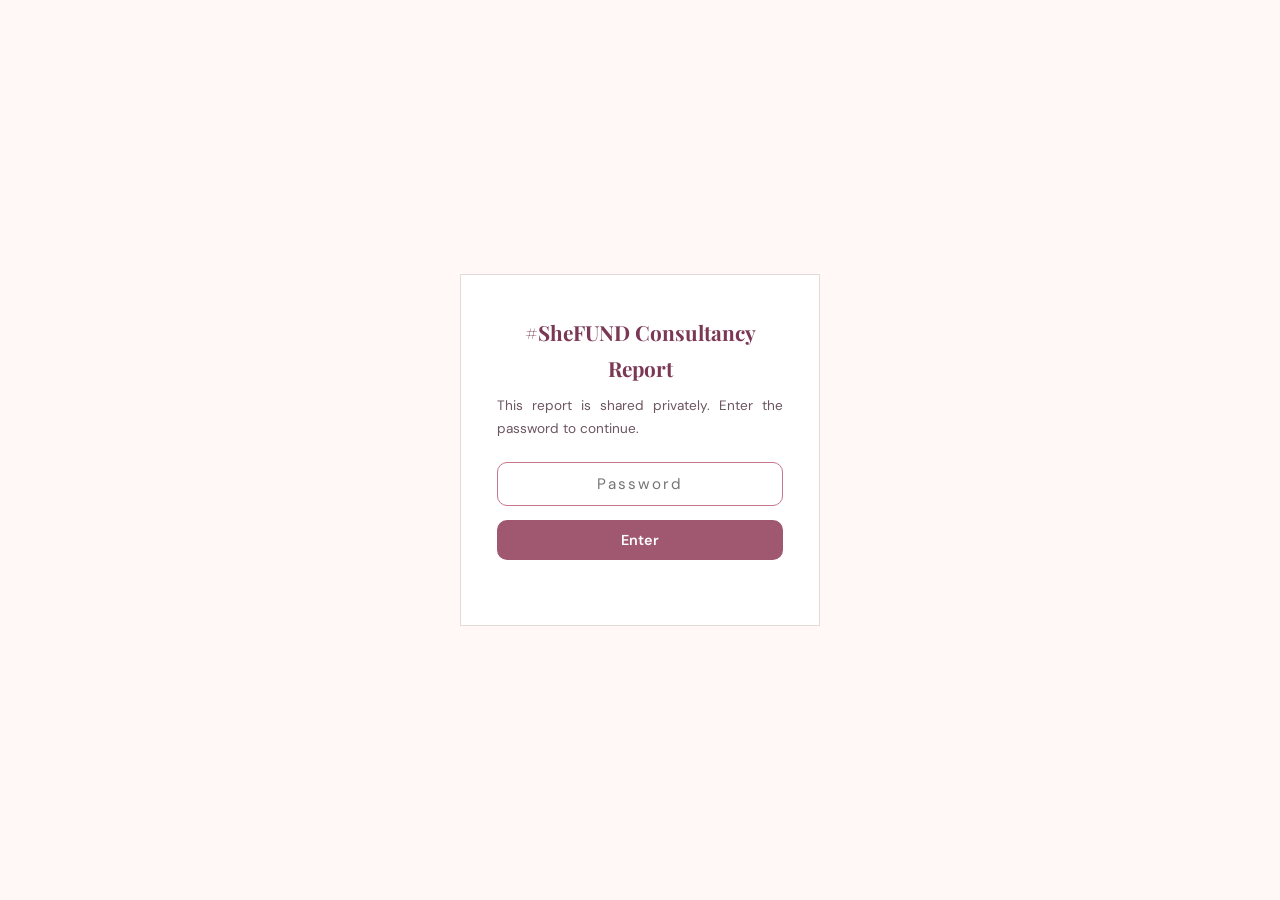
==== Research Outputs/01-introduction.html @ ea136e22 "Add files via upload" ====
<!DOCTYPE html>
<html lang="en">
<head>
<meta charset="UTF-8">
<title>1. Introduction and Context — #SheFUND Consultancy Report</title>
<meta name="viewport" content="width=device-width, initial-scale=1">
<link rel="preconnect" href="https://fonts.googleapis.com">
<link href="https://fonts.googleapis.com/css2?family=Playfair+Display:ital,wght@0,400;0,600;0,700;0,800;1,400;1,600&family=DM+Sans:wght@300;400;500;600;700&display=swap" rel="stylesheet">
<link rel="stylesheet" href="site.css">
</head>
<body class="gated">
<div id="gate">
  <div class="gate-card">
    <h1>#SheFUND Consultancy Report</h1>
    <p>This report is shared privately. Enter the password to continue.</p>
    <form id="gate-form" autocomplete="off">
      <input type="password" id="gate-input" placeholder="Password" autofocus>
      <button type="submit">Enter</button>
      <div class="gate-error" id="gate-error"></div>
    </form>
  </div>
</div>

<div class="layout">
<aside class="sidebar">
  <div class="brand">#SheFUND</div>
  <div class="brand-sub">Consultancy Report</div>
  <a class="front-link" href="index.html">&larr; Executive Summary</a>
  <nav><ul>
    <li class="nav-group"><a href="index.html">Executive Summary</a></li>
    <li class="nav-group"><a class="active" href="01-introduction.html">1. Introduction and Context</a></li>
    <li class="nav-group"><a href="02-program.html">2. The #SheFUND Program</a></li>
    <li class="nav-group"><a href="03-research-approach.html">3. Research Approach</a></li>
    <li class="nav-group"><a href="04-key-findings.html">4. Key Findings</a></li>
    <li class="nav-group"><a href="05-emerging-insights.html">5. Emerging Insights</a></li>
    <li class="nav-group"><a href="06-comparative-analysis.html">6. Comparative Analysis</a></li>
    <li class="nav-group"><a href="07-recommendations.html">7. Recommendations</a></li>
    <li class="nav-group"><a href="08-implications.html">8. Implications for the Field</a></li>
    <li class="nav-group"><a href="09-conclusion.html">9. Conclusion</a></li>
    <li class="nav-group"><a href="10-annexes.html">Annexes</a></li>
  </ul></nav>
  <div class="sidebar-footer">Financial Inclusion and Entrepreneurial Empowerment among Migrant Women Entrepreneurs in Belgium<br><br>Researcher: Alessandra Cavallo<br>Commissioned by #SheDIDIT<br>In collaboration with the European Microfinance Network</div>
  <div class="logo-strip"><img src="she%20logo.png" alt="#SheDIDIT"><img src="EMN_logo.png" alt="European Microfinance Network"><img src="Maria_Nowak_Fellowship_logo.png" alt="Maria Nowak Research Fellowship"><img src="Unibo_Logo.png" alt="Universita di Bologna"></div>
</aside>
<main>

<div class="eyebrow">Chapter 1</div>
<h1 class="chapter-title">Introduction and Context</h1>
<p class="chapter-dek">Why migrant women entrepreneurs in Belgium face a compounded funding gap, and why #SheDIDIT was built to close it.</p>

<h3 class="h-sub">1.1 The Funding Gap for Migrant Women Entrepreneurs</h3>

<p>Women entrepreneurs face a persistent and well documented funding gap. In Europe, women led firms receive substantially lower levels of bank financing, face higher collateral requirements, and are more frequently rejected for loans than comparable male led businesses, even after controlling for firm characteristics such as size, sector, and creditworthiness. The European Central Bank&rsquo;s Survey on the Access to Finance of Enterprises consistently shows that female led firms report greater unmet financing needs and more frequent use of informal funding sources. Globally, the picture is equally stark: a small fraction of venture capital investment reaches female founded businesses, and this proportion has remained largely unchanged for over a decade.</p>

<p>Migrant women entrepreneurs face compounded barriers. The gender gap intersects with language barriers, lower institutional familiarity, limited professional networks, the non-recognition of foreign credentials, and caregiving responsibilities that constrain working hours and constrain the ability to attend events, meet contacts, and build the informal relationships that sustain early-stage businesses. A migrant woman entrepreneur navigating the Belgian financial system faces not one set of exclusions but several, operating simultaneously and reinforcing each other.</p>

<p>Belgium presents a particularly relevant and instructive context for this study. Approximately one in three Belgians has a migration background, a proportion that is rising and that is not yet reflected in the country&rsquo;s entrepreneurial ecosystem, its financial institutions, or its policy infrastructure. Brussels, where #SheDIDIT is based, is one of the most diverse cities in Europe, with over 180 nationalities represented. Yet the entrepreneurial support ecosystem serving this population remains underdeveloped, and the microfinance landscape, though relatively advanced by European standards, has not consistently reached the most excluded segments of aspiring entrepreneurs.</p>

<p>The underrepresentation of migrant women in formal business ownership is not a reflection of lower ambition or capacity. It reflects structural exclusions that standard financial products and conventional business support services have failed to address. #SheDIDIT was founded to address precisely this gap, not by offering a modified version of existing services, but by building something qualitatively different: a support ecosystem rooted in the belief that potential is distributed equally, even when opportunity is not.</p>

<h3 class="h-sub">1.2 Purpose and Scope of This Report</h3>

<p>This study was commissioned by #SheDIDIT and supported by the European Microfinance Network to generate qualitative evidence of #SheFUND&rsquo;s impact, not only on funded entrepreneurs, but on all women who participated in the application process. The study proceeds from the hypothesis that the structured journey of applying, preparing, and pitching for funding generates empowerment effects regardless of the financial outcome. If this hypothesis holds, it has significant implications for how the program is designed, evaluated, and communicated to funders, partners, and policymakers.</p>

<p>The central research questions of this study are:</p>
<blockquote>How does participating in #SheFUND&rsquo;s loan selection and coaching process shape migrant women entrepreneurs&rsquo; skills, confidence, and perceived legitimacy?</blockquote>
<blockquote>How do these experiences differ between those who receive funding and those who do not?</blockquote>

<p>These questions are addressed through a qualitative study with a selected sample of participants spanning all stages and outcomes of the #SheFUND program.</p>

<p>The study has four specific objectives:</p>
<ol class="plain-list">
  <li>To assess the impact of #SheFUND&rsquo;s full loan selection process and types of coaching across the participant population;</li>
  <li>To compare the experiences of funded and not funded entrepreneurs and identify learning and empowerment mechanisms across both groups;</li>
  <li>To assess how #SheDIDIT&rsquo;s ecosystem influences entrepreneurial identity, perceived legitimacy, and business development practices;</li>
  <li>To generate actionable insights for #SheDIDIT and reflective observations for the EMN and the broader field.</li>
</ol>

<h3 class="h-sub">1.3 About #SheDIDIT</h3>

<p>#SheDIDIT was founded by a Belgian entrepreneur, who experienced firsthand both the barriers faced by women with a migration background in Belgium&rsquo;s entrepreneurial ecosystem and the transformative potential of targeted and culturally sensitive support.</p>

<p>The organisation&rsquo;s founding philosophy is articulated clearly in a conversation with the CEO &amp; Founder:</p>

<blockquote>&ldquo;There are people of whom talent goes to waste because they don&rsquo;t know where to start or where to go. We want to change the image of the entrepreneur and make it as normal as possible that everybody can be an entrepreneur, that everybody can recognize themselves in the image.&rdquo;</blockquote>

<blockquote>&ldquo;We choose to see diversity as a strength. Our approach is really different because we say, okay, it should be normal that you, wearing a headscarf, are also attending this New Year&rsquo;s reception of the Chamber of Commerce out of your talent and passion. It&rsquo;s only our role to unlock it, but you can do it yourself.&rdquo;</blockquote>

<p>This framing, beginning with potential rather than disadvantage, is not merely rhetorical. It shapes every decision the organisation has made, from the composition of the #SheFUND jury (women focused and entrepreneurially literate, by deliberate design) to the structure of the #SheMeansBusiness coaching program (practical, iterative, and built around the participant&rsquo;s existing knowledge and ambition). It also shapes the relational tone of the organisation&rsquo;s interactions with participants, which the evidence in this study identifies as a core differentiator.</p>

<p>#SheDIDIT operates a portfolio of four programs. #SheMeansBusiness is a 7 session coaching program for pre starters and early-stage entrepreneurs, covering business planning, financial modelling, pricing strategy, market analysis, and pitch preparation. #SheHub is a physical coworking space for registered businesses, providing workspace, community, and access to a professional network. #YouthPreneurs is a summer school and coaching program for aspiring entrepreneurs aged 15 to 28, offering an exploratory, identity oriented entry point to entrepreneurship. #SheFUND is the alternative lending product that is the central focus of this study.</p>
<div class="page-nav"><a href="index.html"><span>&larr; Previous</span>Executive Summary</a><a class="next" href="02-program.html"><span>Next &rarr;</span>The #SheFUND Program</a></div>
  <div class="logo-strip-page"><img src="she%20logo.png" alt="#SheDIDIT"><img src="EMN_logo.png" alt="European Microfinance Network"><img src="Maria_Nowak_Fellowship_logo.png" alt="Maria Nowak Research Fellowship"><img src="Unibo_Logo.png" alt="Universita di Bologna"></div>
</main>
</div>
<script>
(function(){
  var HASH = '777abbc10ddf9551bf53465886aa3735ae687df3c3bacf08fa300736422cc21b';
  var KEY = 'sf_dashboard_unlocked';

  function sha256Hex(text){
    var data = new TextEncoder().encode(text);
    return crypto.subtle.digest('SHA-256', data).then(function(buf){
      return Array.from(new Uint8Array(buf)).map(function(b){ return b.toString(16).padStart(2,'0'); }).join('');
    });
  }

  function unlock(){
    document.body.classList.remove('gated');
  }

  if (localStorage.getItem(KEY) === HASH) {
    unlock();
  }

  var form = document.getElementById('gate-form');
  var input = document.getElementById('gate-input');
  var error = document.getElementById('gate-error');

  form.addEventListener('submit', function(e){
    e.preventDefault();
    sha256Hex(input.value).then(function(hex){
      if (hex === HASH) {
        localStorage.setItem(KEY, HASH);
        error.textContent = '';
        unlock();
      } else {
        error.textContent = 'Incorrect password.';
        input.value = '';
        input.focus();
      }
    });
  });
})();
</script>
</body>
</html>
---- Research Outputs/site.css ----
/* =========================================================
   #SheFUND Consultancy Report — shared site stylesheet
   ========================================================= */
:root{
  --cream:#FFF8F6;
  --charcoal:#2D2028;
  --rose:#C4788A;
  --rose-dark:#A05870;
  --rose-deep:#7A3855;
  --blush:#F5D0DC;
  --blush-light:#FBF0F3;
  --gold:#D4844A;
  --gold-light:#F0C098;
  --sage:#C8A840;
  --sage-light:#FFFBEA;
  --coral:#E8956A;
  --lavender:#807791;
  --lavender-light:#EDE8F4;
  --warm-gray:#6B5560;
  --gray-light:#9A8088;
  --border-gray:#E5D9DA;
  --green:#52704E;
  --sidebar-w:272px;
  --content-w:800px;
}
*{margin:0;padding:0;box-sizing:border-box}
html{scroll-behavior:smooth}
body{
  font-family:Georgia,'Times New Roman',serif;
  background:var(--cream);
  color:var(--charcoal);
  line-height:1.7;
  font-size:16px;
}

h1,h2,h3,h4{font-family:'Playfair Display',Georgia,serif;font-weight:700;color:var(--rose-deep)}
a{color:var(--rose-dark)}

/* ============ LAYOUT ============ */
.layout{display:flex;min-height:100vh}

/* ---- Sidebar ---- */
.sidebar{
  width:var(--sidebar-w);
  min-width:var(--sidebar-w);
  background:linear-gradient(180deg,var(--rose-deep),var(--rose-dark) 70%, var(--rose));
  color:#fff;
  padding:32px 26px 40px;
  position:sticky;
  top:0;
  height:100vh;
  overflow-y:auto;
}
.sidebar .brand{
  font-family:'Playfair Display',serif;
  font-size:1.5rem;
  font-weight:700;
  margin-bottom:2px;
}
.sidebar .brand-sub{
  font-family:'DM Sans',sans-serif;
  font-size:0.65rem;
  letter-spacing:2px;
  text-transform:uppercase;
  opacity:0.75;
  margin-bottom:28px;
}
.sidebar nav ul{list-style:none}
.sidebar nav .nav-group{margin-bottom:6px}
.sidebar nav a{
  display:block;
  font-family:'DM Sans',sans-serif;
  font-size:0.82rem;
  color:#fff;
  text-decoration:none;
  padding:9px 12px;
  border-radius:8px;
  opacity:0.82;
  transition:background 0.15s ease, opacity 0.15s ease;
  line-height:1.35;
}
.sidebar nav a:hover{background:rgba(255,255,255,0.12);opacity:1}
.sidebar nav a.active{background:rgba(255,255,255,0.22);opacity:1;font-weight:600}
.sidebar .front-link{
  display:block;font-family:'DM Sans',sans-serif;font-size:0.78rem;
  color:#fff;opacity:0.85;text-decoration:none;margin-bottom:18px;
  padding:9px 12px;border-radius:8px;border:1px solid rgba(255,255,255,0.35);
  text-align:center;
}
.sidebar .front-link:hover{background:rgba(255,255,255,0.12)}
.sidebar .sidebar-footer{
  margin-top:28px;padding-top:18px;border-top:1px solid rgba(255,255,255,0.25);
  font-family:'DM Sans',sans-serif;font-size:0.65rem;opacity:0.65;line-height:1.6;
}
.logo-strip{display:flex;flex-wrap:wrap;align-items:center;gap:8px;margin-top:16px;padding-top:14px;border-top:1px solid rgba(255,255,255,0.25)}
.logo-strip img{height:24px;width:auto;background:#fff;border-radius:6px;padding:3px 5px;display:block}
.logo-strip-page{display:flex;flex-wrap:wrap;align-items:center;justify-content:space-between;gap:28px;margin-top:32px;padding-top:26px;border-top:1px dashed var(--border-gray)}
.logo-strip-page img{height:72px;width:auto}


/* ---- Main content ---- */
main{
  flex:1;
  padding:56px 60px 100px;
  width:100%;
}
/* ---- Reading-width constraint (main now spans full width; text stays legible) ---- */
h1.chapter-title, .chapter-dek, .lede, p, blockquote, ul.plain-list, ol.plain-list,
.finding-box, .rec-box, .summary-grid, .rec-summary-card, .table-wrap, .page-nav, .dl-note {
  max-width: 800px;
}
.eyebrow{
  font-family:'DM Sans',sans-serif;font-size:0.72rem;letter-spacing:2.5px;
  text-transform:uppercase;color:var(--rose);font-weight:600;margin-bottom:10px;
}
h1.chapter-title{font-size:2.1rem;line-height:1.25;margin-bottom:6px}
.chapter-dek{
  font-family:'DM Sans',sans-serif;font-style:italic;color:var(--warm-gray);
  font-size:0.98rem;margin-bottom:34px;padding-bottom:26px;border-bottom:2px solid var(--blush);
}
h2.h-section{font-size:1.5rem;margin:44px 0 16px}
h3.h-sub{font-size:1.18rem;color:var(--rose-dark);margin:32px 0 12px}
h4.h-subsub{
  font-family:'DM Sans',sans-serif;font-weight:700;font-size:0.98rem;
  color:var(--charcoal);margin:24px 0 10px;
}
p{margin-bottom:16px;text-align:justify;color:#3a2f35}
.lede{font-size:1.05rem;font-style:italic;color:var(--warm-gray);font-family:'DM Sans',sans-serif;margin-bottom:28px}

blockquote{
  margin:20px 0;padding:16px 24px;
  border-left:4px solid var(--gold);
  background:var(--blush-light);
  border-radius:0 10px 10px 0;
  font-family:'Playfair Display',Georgia,serif;
  font-style:italic;font-size:1rem;line-height:1.6;color:var(--charcoal);
}
blockquote cite{
  display:block;margin-top:8px;font-style:normal;font-family:'DM Sans',sans-serif;
  font-size:0.72rem;letter-spacing:0.5px;text-transform:uppercase;color:var(--gray-light);
}

/* ---- Finding / theme boxes (chapter 4) ---- */
.finding-box{
  display:flex;gap:20px;align-items:flex-start;
  background:var(--blush-light);border:1px solid var(--blush);
  border-radius:16px;padding:26px 30px;margin:30px 0 10px;
}
.finding-box .fb-num{
  font-family:'Playfair Display',serif;font-weight:700;font-size:1.8rem;
  color:#fff;background:var(--rose-dark);
  width:50px;height:50px;min-width:50px;border-radius:50%;
  display:flex;align-items:center;justify-content:center;
}
.finding-box h3{margin:0 0 8px;font-size:1.15rem;color:var(--rose-deep)}
.finding-box p{margin:0;font-family:'DM Sans',sans-serif;font-size:0.9rem;color:var(--warm-gray)}

/* ---- Recommendation boxes (chapter 7) ---- */
.rec-box{
  background:var(--blush-light);border-left:5px solid var(--rose);
  border-radius:0 14px 14px 0;padding:22px 28px;margin:26px 0;
}
.rec-box h3{font-size:1.05rem;color:var(--rose-dark);margin-bottom:10px}
.rec-box .rec-actions{
  font-family:'DM Sans',sans-serif;font-size:0.86rem;color:var(--warm-gray);
  margin-top:12px;padding-left:20px;
}
.rec-box .rec-actions li{margin-bottom:6px}

/* ---- Tables ---- */
.table-wrap{overflow-x:auto;margin:26px 0}
table{
  width:100%;border-collapse:collapse;font-family:'DM Sans',sans-serif;font-size:0.85rem;
}
table caption{
  caption-side:top;text-align:left;font-family:'DM Sans',sans-serif;font-size:0.75rem;
  color:var(--gray-light);margin-bottom:8px;font-style:italic;
}
th{
  background:var(--rose-dark);color:#fff;text-align:left;padding:10px 14px;
  font-weight:600;font-size:0.78rem;letter-spacing:0.3px;text-transform:uppercase;
}
td{padding:12px 14px;border-bottom:1px solid var(--border-gray);vertical-align:top;color:#3a2f35}
tr:nth-child(even) td{background:var(--blush-light)}

/* ---- Summary cards (index page) ---- */
.summary-grid{display:flex;flex-direction:column;gap:14px;margin:20px 0 10px}
.summary-card{
  display:flex;gap:16px;align-items:flex-start;
  background:#fff;border:1px solid var(--border-gray);border-radius:14px;padding:20px 24px;
}
.summary-card .sc-num{
  font-family:'Playfair Display',serif;font-weight:700;font-size:1.3rem;color:var(--rose);
  min-width:2ch;
}
.summary-card h4{font-family:'DM Sans',sans-serif;font-size:0.92rem;margin-bottom:4px;color:var(--charcoal)}
.summary-card p{font-family:'DM Sans',sans-serif;font-size:0.82rem;color:var(--warm-gray);margin:0}

.rec-summary-card{
  background:#fff;border:1px solid var(--border-gray);border-radius:14px;
  padding:18px 22px;margin-bottom:12px;
}
.rec-summary-card .rsc-tag{
  font-family:'DM Sans',sans-serif;font-size:0.68rem;letter-spacing:1.5px;text-transform:uppercase;
  color:var(--gold);font-weight:700;
}
.rec-summary-card h4{font-family:'DM Sans',sans-serif;font-size:0.9rem;margin:4px 0 6px;color:var(--charcoal)}
.rec-summary-card p{font-family:'DM Sans',sans-serif;font-size:0.82rem;color:var(--warm-gray);margin:0}

/* ---- Cover (index) ---- */
.cover{
  background:linear-gradient(135deg,var(--rose-deep),var(--rose-dark) 60%,var(--coral));
  border-radius:22px;color:#fff;padding:52px 48px;margin-bottom:40px;
}
.cover .brand{font-family:'Playfair Display',serif;font-weight:700;font-size:1rem;opacity:0.85;margin-bottom:4px}
.cover h1{color:#fff;font-size:2.6rem;margin-bottom:10px}
.cover .cover-sub{font-family:'DM Sans',sans-serif;font-size:0.95rem;opacity:0.9;max-width:520px;margin-bottom:26px}
.cover .cover-meta{
  display:flex;flex-wrap:wrap;gap:26px;font-family:'DM Sans',sans-serif;font-size:0.72rem;
  border-top:1px solid rgba(255,255,255,0.3);padding-top:18px;opacity:0.9;
}
.cover .cover-meta div span{display:block;opacity:0.65;font-size:0.65rem;text-transform:uppercase;letter-spacing:1px;margin-bottom:2px}
.draft-pill{
  display:inline-block;font-family:'DM Sans',sans-serif;font-size:0.65rem;letter-spacing:1.5px;
  text-transform:uppercase;background:rgba(255,255,255,0.18);padding:4px 12px;border-radius:999px;
  margin-bottom:16px;
}

/* ---- Prev/next footer nav ---- */
.page-nav{
  display:flex;justify-content:space-between;gap:20px;margin-top:60px;padding-top:24px;
  border-top:2px solid var(--blush);font-family:'DM Sans',sans-serif;
}
.page-nav a{
  text-decoration:none;color:var(--rose-dark);font-size:0.85rem;max-width:45%;
}
.page-nav a span{display:block;font-size:0.65rem;text-transform:uppercase;letter-spacing:1px;color:var(--gray-light);margin-bottom:4px}
.page-nav .next{text-align:right;margin-left:auto}

/* ---- Callout / list styling ---- */
ul.plain-list, ol.plain-list{margin:0 0 16px 22px}
ul.plain-list li, ol.plain-list li{margin-bottom:8px}

.dl-note{
  font-family:'DM Sans',sans-serif;font-size:0.8rem;color:var(--gray-light);
  font-style:italic;border-top:1px dashed var(--border-gray);padding-top:14px;margin-top:30px;
}

/* ---- Mobile ---- */
@media(max-width:900px){
  .layout{flex-direction:column}
  .sidebar{position:relative;height:auto;width:100%;min-width:0}
  main{padding:34px 22px 70px;max-width:100%}
  .cover{padding:34px 24px}
  .cover h1{font-size:1.9rem}
  .finding-box{flex-direction:column}
}

/* ---- Password gate ---- */
body.gated .layout{display:none}
#gate{
  position:fixed;inset:0;z-index:9999;
  background:var(--bg);
  display:flex;align-items:center;justify-content:center;
  padding:24px;
}
body:not(.gated) #gate{display:none}
.gate-card{
  background:#fff;border:1px solid var(--border-gray);border-radius:var(--radius);
  box-shadow:var(--shadow-hover);
  padding:40px 36px;max-width:360px;width:100%;text-align:center;
}
.gate-card h1{font-size:1.3rem;margin-bottom:8px}
.gate-card p{font-family:'DM Sans',sans-serif;font-size:0.85rem;color:var(--warm-gray);margin-bottom:22px}
.gate-card input{
  width:100%;padding:11px 14px;border:1px solid var(--border-gray);border-radius:10px;
  font-family:'DM Sans',sans-serif;font-size:0.95rem;text-align:center;letter-spacing:2px;
  margin-bottom:14px;color:var(--charcoal);
}
.gate-card input:focus{outline:none;border-color:var(--rose)}
.gate-card button{
  width:100%;padding:11px 14px;border:none;border-radius:10px;
  background:var(--rose-dark);color:#fff;font-family:'DM Sans',sans-serif;font-weight:600;font-size:0.9rem;
  cursor:pointer;transition:background 0.15s;
}
.gate-card button:hover{background:var(--rose-deep)}
.gate-error{
  font-family:'DM Sans',sans-serif;font-size:0.78rem;color:var(--rose-deep);
  margin-top:12px;min-height:1em;
}
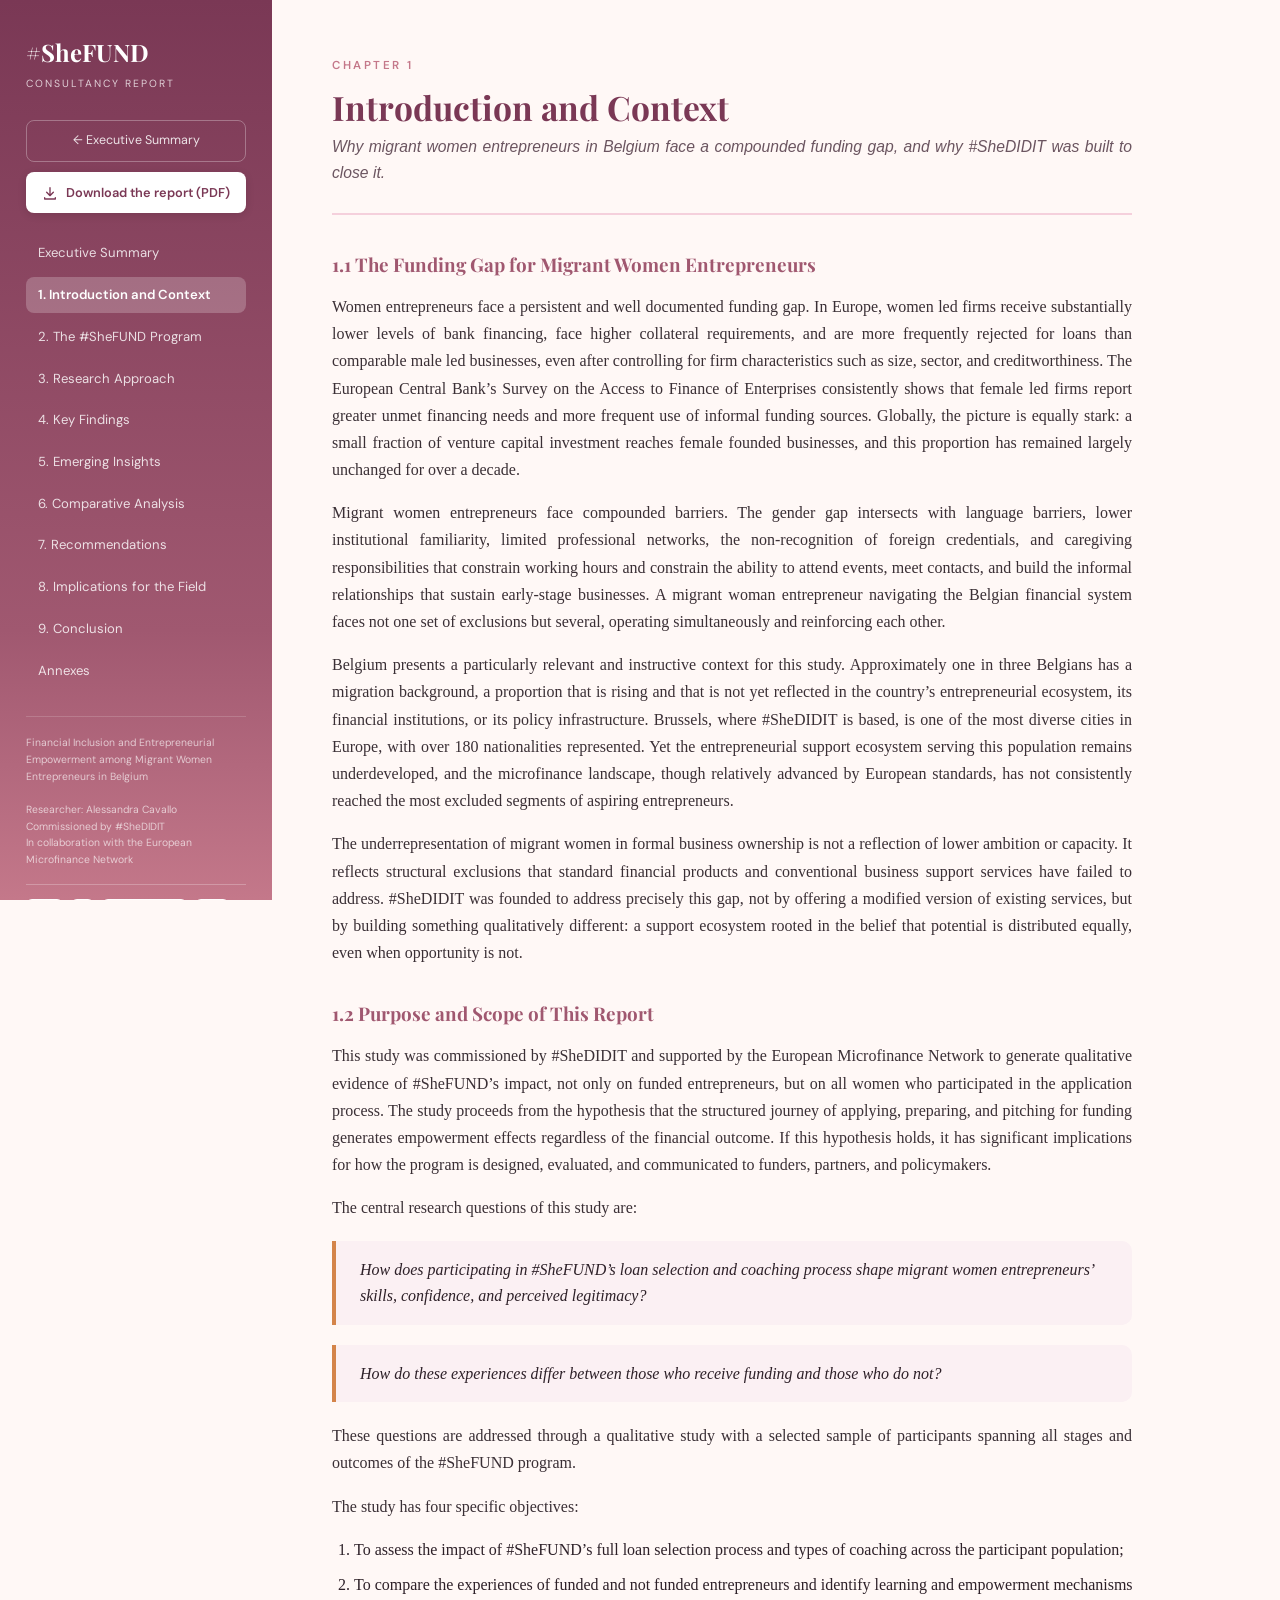
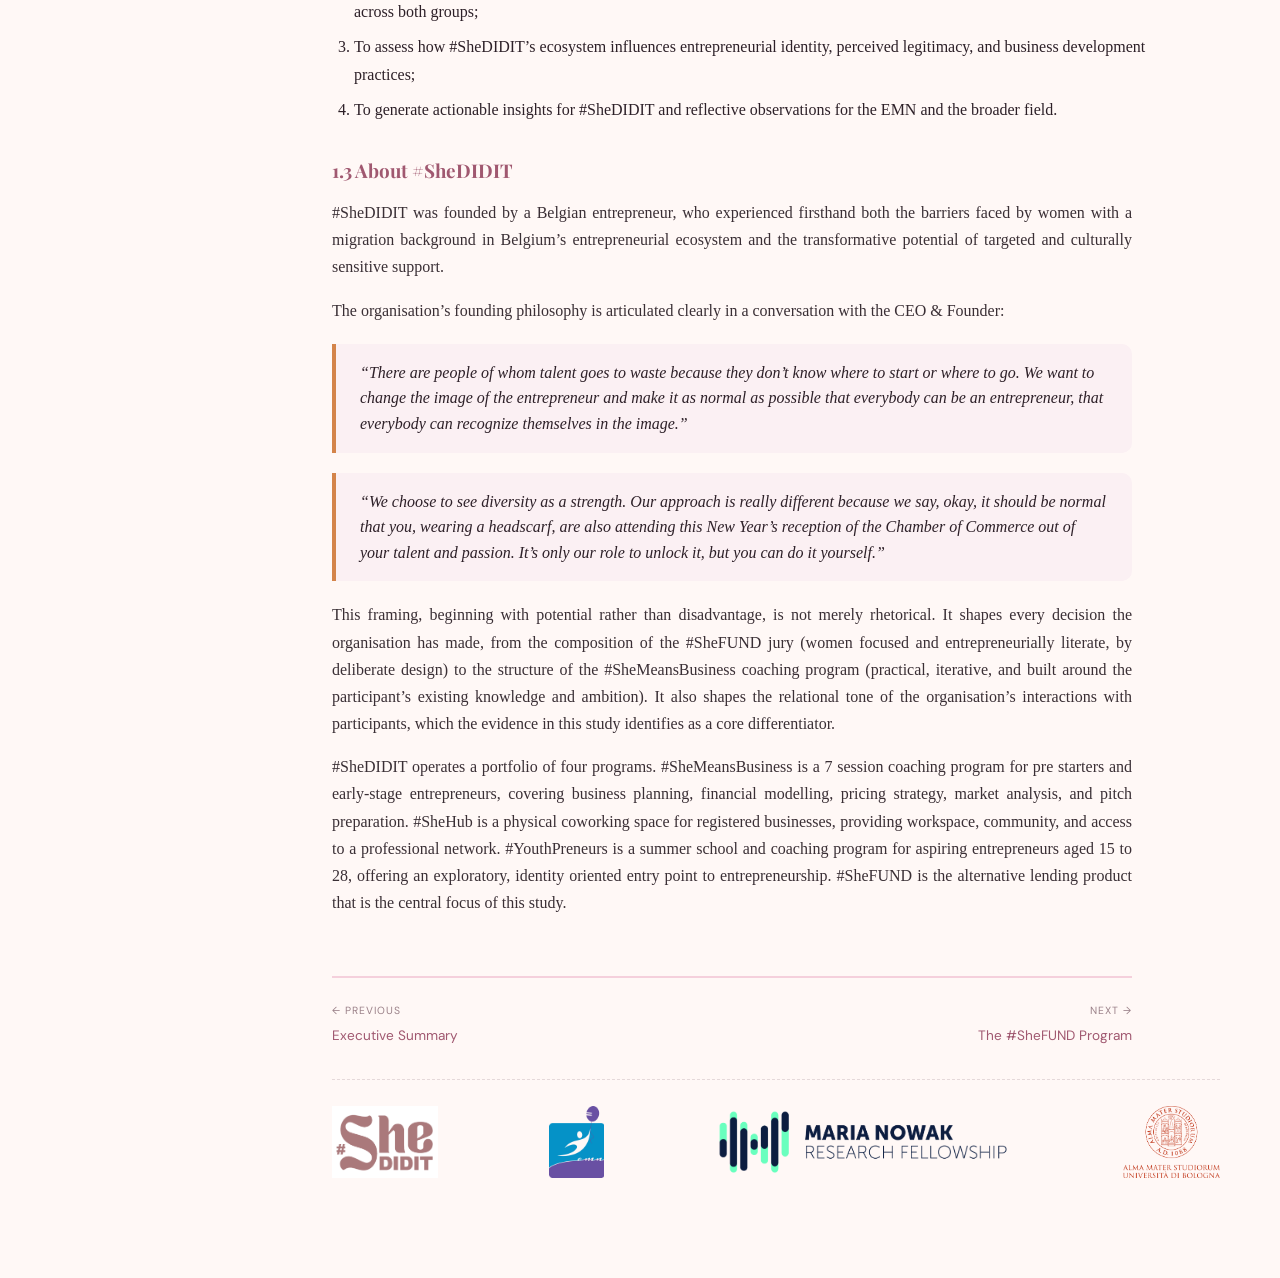
==== commit 53db3c2f: "Make report public, update cover subtitle and PDF" ====
--- a/Research Outputs/01-introduction.html
+++ b/Research Outputs/01-introduction.html
@@ -8,24 +8,13 @@
 <link href="https://fonts.googleapis.com/css2?family=Playfair+Display:ital,wght@0,400;0,600;0,700;0,800;1,400;1,600&family=DM+Sans:wght@300;400;500;600;700&display=swap" rel="stylesheet">
 <link rel="stylesheet" href="site.css">
 </head>
-<body class="gated">
-<div id="gate">
-  <div class="gate-card">
-    <h1>#SheFUND Consultancy Report</h1>
-    <p>This report is shared privately. Enter the password to continue.</p>
-    <form id="gate-form" autocomplete="off">
-      <input type="password" id="gate-input" placeholder="Password" autofocus>
-      <button type="submit">Enter</button>
-      <div class="gate-error" id="gate-error"></div>
-    </form>
-  </div>
-</div>
-
+<body>
 <div class="layout">
 <aside class="sidebar">
   <div class="brand">#SheFUND</div>
   <div class="brand-sub">Consultancy Report</div>
   <a class="front-link" href="index.html">&larr; Executive Summary</a>
+  <a class="download-link" href="SheFUND_Report.pdf" download="SheFUND_Consultancy_Report.pdf"><svg viewBox="0 0 24 24" width="16" height="16" aria-hidden="true"><path fill="currentColor" d="M12 3a1 1 0 0 1 1 1v9.59l3.3-3.3a1 1 0 1 1 1.4 1.42l-5 5a1 1 0 0 1-1.4 0l-5-5a1 1 0 1 1 1.4-1.42l3.3 3.3V4a1 1 0 0 1 1-1Zm-8 15a1 1 0 0 1 1 1v1h14v-1a1 1 0 1 1 2 0v2a1 1 0 0 1-1 1H4a1 1 0 0 1-1-1v-2a1 1 0 0 1 1-1Z"/></svg>Download the report (PDF)</a>
   <nav><ul>
     <li class="nav-group"><a href="index.html">Executive Summary</a></li>
     <li class="nav-group"><a class="active" href="01-introduction.html">1. Introduction and Context</a></li>
@@ -93,45 +82,5 @@
   <div class="logo-strip-page"><img src="she%20logo.png" alt="#SheDIDIT"><img src="EMN_logo.png" alt="European Microfinance Network"><img src="Maria_Nowak_Fellowship_logo.png" alt="Maria Nowak Research Fellowship"><img src="Unibo_Logo.png" alt="Universita di Bologna"></div>
 </main>
 </div>
-<script>
-(function(){
-  var HASH = '777abbc10ddf9551bf53465886aa3735ae687df3c3bacf08fa300736422cc21b';
-  var KEY = 'sf_dashboard_unlocked';
-
-  function sha256Hex(text){
-    var data = new TextEncoder().encode(text);
-    return crypto.subtle.digest('SHA-256', data).then(function(buf){
-      return Array.from(new Uint8Array(buf)).map(function(b){ return b.toString(16).padStart(2,'0'); }).join('');
-    });
-  }
-
-  function unlock(){
-    document.body.classList.remove('gated');
-  }
-
-  if (localStorage.getItem(KEY) === HASH) {
-    unlock();
-  }
-
-  var form = document.getElementById('gate-form');
-  var input = document.getElementById('gate-input');
-  var error = document.getElementById('gate-error');
-
-  form.addEventListener('submit', function(e){
-    e.preventDefault();
-    sha256Hex(input.value).then(function(hex){
-      if (hex === HASH) {
-        localStorage.setItem(KEY, HASH);
-        error.textContent = '';
-        unlock();
-      } else {
-        error.textContent = 'Incorrect password.';
-        input.value = '';
-        input.focus();
-      }
-    });
-  });
-})();
-</script>
 </body>
 </html>
--- a/Research Outputs/site.css
+++ b/Research Outputs/site.css
@@ -288,3 +288,14 @@
   font-family:'DM Sans',sans-serif;font-size:0.78rem;color:var(--rose-deep);
   margin-top:12px;min-height:1em;
 }
+
+/* ---- Download report button (sidebar) ---- */
+.sidebar .download-link{
+  display:flex;align-items:center;justify-content:center;gap:8px;
+  font-family:'DM Sans',sans-serif;font-size:0.8rem;font-weight:600;
+  color:var(--rose-deep);background:#fff;text-decoration:none;
+  margin:-8px 0 22px;padding:10px 12px;border-radius:8px;
+  box-shadow:0 2px 8px rgba(0,0,0,0.12);transition:background 0.15s ease, transform 0.15s ease;
+}
+.sidebar .download-link:hover{background:var(--blush-light);transform:translateY(-1px)}
+.sidebar .download-link svg{flex-shrink:0}
